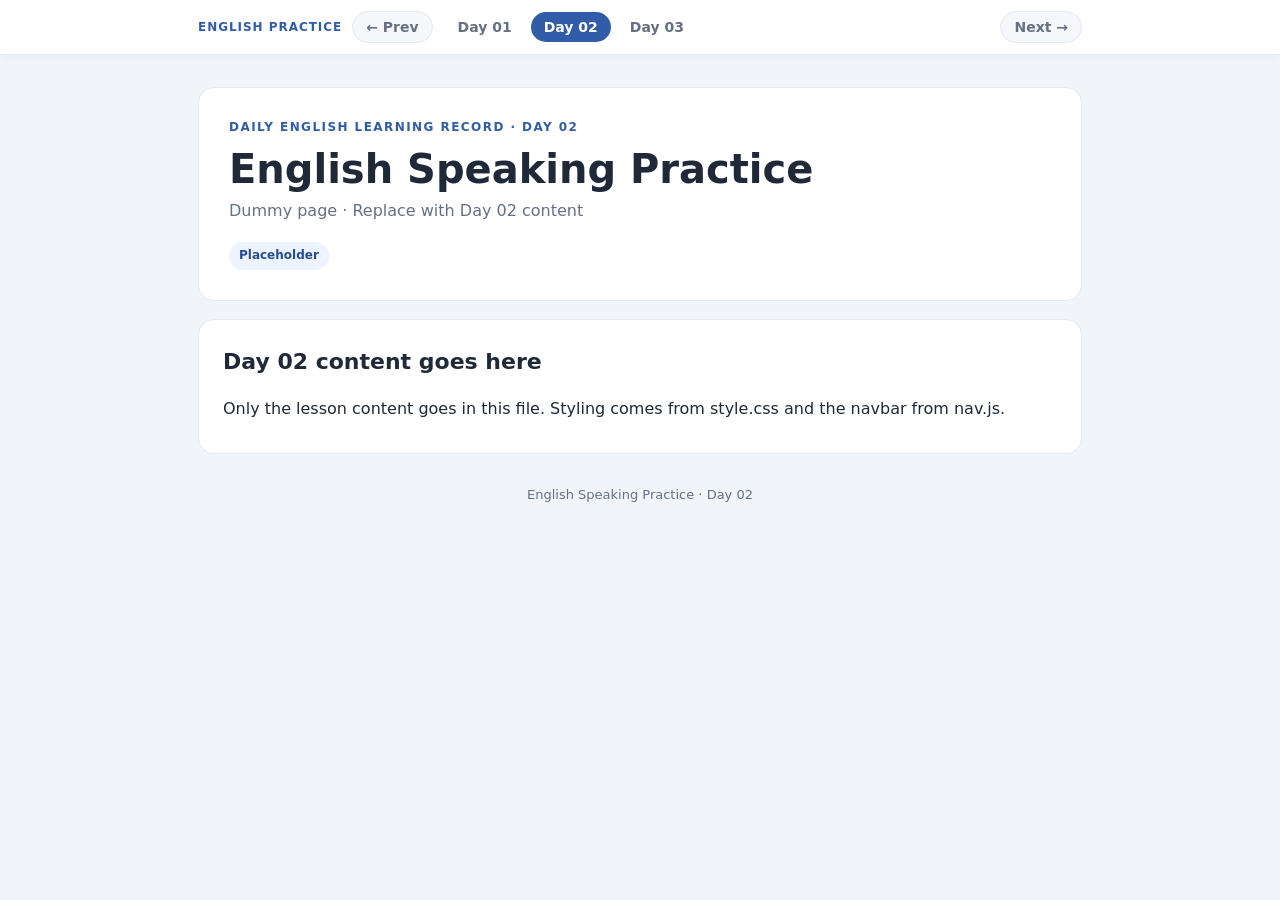
==== Day_02_English_Speaking_Practice.html @ 8c895131 "Addd" ====
<!DOCTYPE html>
<html lang="en">
<head>
<meta charset="UTF-8">
<meta name="viewport" content="width=device-width, initial-scale=1.0">
<title>Day 02 — English Speaking Practice</title>
<link rel="stylesheet" href="style.css">
</head>
<body>
<div class="page">
  <header>
    <div class="eyebrow">Daily English learning record · Day 02</div>
    <h1>English Speaking Practice</h1>
    <p class="sub">Dummy page · Replace with Day 02 content</p>
    <span class="pill">Placeholder</span>
  </header>
  <section>
    <h2>Day 02 content goes here</h2>
    <p>Only the lesson content goes in this file. Styling comes from style.css and the navbar from nav.js.</p>
  </section>
  <footer>English Speaking Practice · Day 02</footer>
</div>
<script src="nav.js"></script>
</body>
</html>
---- style.css ----
:root {
  --ink: #202938; --muted: #667085; --line: #e5e9f0;
  --paper: #ffffff; --soft: #f5f7fb; --accent: #315da8;
  --green: #18794e;
}
* { box-sizing: border-box; }
body {
  margin: 0; background: #f1f4f8; color: var(--ink);
  font: 16px/1.65 Inter, ui-sans-serif, system-ui, -apple-system, "Segoe UI", sans-serif;
}
.page { max-width: 920px; margin: 32px auto; padding: 0 18px 48px; }
header, section, .audio-card {
  background: var(--paper); border: 1px solid var(--line);
  border-radius: 16px; padding: 24px; margin-bottom: 18px;
}
header { padding: 30px; }
.eyebrow { color: var(--accent); font-size: 12px; font-weight: 800; letter-spacing: .12em; text-transform: uppercase; }
h1 { margin: 8px 0 4px; font-size: clamp(28px, 5vw, 40px); line-height: 1.15; }
h2 { margin: 0 0 16px; font-size: 22px; }
h3 { margin: 0 0 12px; font-size: 17px; }
p { margin: 6px 0; }
.sub { color: var(--muted); }
.pill { display: inline-block; padding: 4px 10px; border-radius: 999px; background: #edf3ff; color: #244d91; font-size: 12px; font-weight: 700; margin-top: 12px; }
.audio-card { background: #f8fbff; border-color: #d9e5f7; }
audio { display: block; width: 100%; margin-top: 12px; }
.audio-note { font-size: 13px; color: var(--muted); margin-top: 9px; }
.lesson { border-top: 1px solid var(--line); padding: 16px 0; }
.lesson:first-of-type { border-top: 0; padding-top: 0; }
.lesson:last-child { padding-bottom: 0; }
.label { color: var(--muted); font-size: 12px; font-weight: 800; letter-spacing: .04em; text-transform: uppercase; }
.said { color: #8b3d36; }
.correct { color: #315da8; }
.natural { color: var(--green); font-weight: 650; }
.sentence-list { padding-left: 22px; }
.sentence-list li { margin: 9px 0; }
.tip { background: var(--soft); border-radius: 12px; padding: 16px; }
.script { white-space: pre-line; background: var(--soft); border-radius: 12px; padding: 18px; }
footer { text-align: center; color: var(--muted); font-size: 13px; padding: 12px; }
@media print {
  body { background: white; }
  .page { margin: 0 auto; max-width: none; }
  header, section, .audio-card { break-inside: avoid; box-shadow: none; }
}

/* ===== Navbar ===== */
.daynav{position:sticky;top:0;z-index:50;background:#fff;border-bottom:1px solid var(--line);box-shadow:0 1px 8px rgba(32,41,56,.06)}
.daynav-in{max-width:920px;margin:0 auto;padding:10px 18px;display:flex;align-items:center;gap:10px;font:600 14px/1 Inter,ui-sans-serif,system-ui,-apple-system,'Segoe UI',sans-serif}
.daynav-brand{color:var(--accent);font-weight:800;letter-spacing:.08em;text-transform:uppercase;font-size:12px;white-space:nowrap}
.daynav-days{display:flex;gap:6px;overflow-x:auto;flex:1;scrollbar-width:none;padding:2px}
.daynav-days::-webkit-scrollbar{display:none}
.daynav a{text-decoration:none;color:var(--muted);padding:8px 13px;border-radius:999px;white-space:nowrap;transition:background .15s,color .15s}
.daynav-days a:hover{background:#edf3ff;color:#244d91}
.daynav-days a.active{background:var(--accent);color:#fff}
.daynav-step{border:1px solid var(--line);background:var(--soft)}
.daynav-step:hover{background:#edf3ff;color:#244d91}
.daynav-step.off{opacity:.35;pointer-events:none}
@media(max-width:560px){.daynav-brand{display:none}}
@media print{.daynav{display:none}}
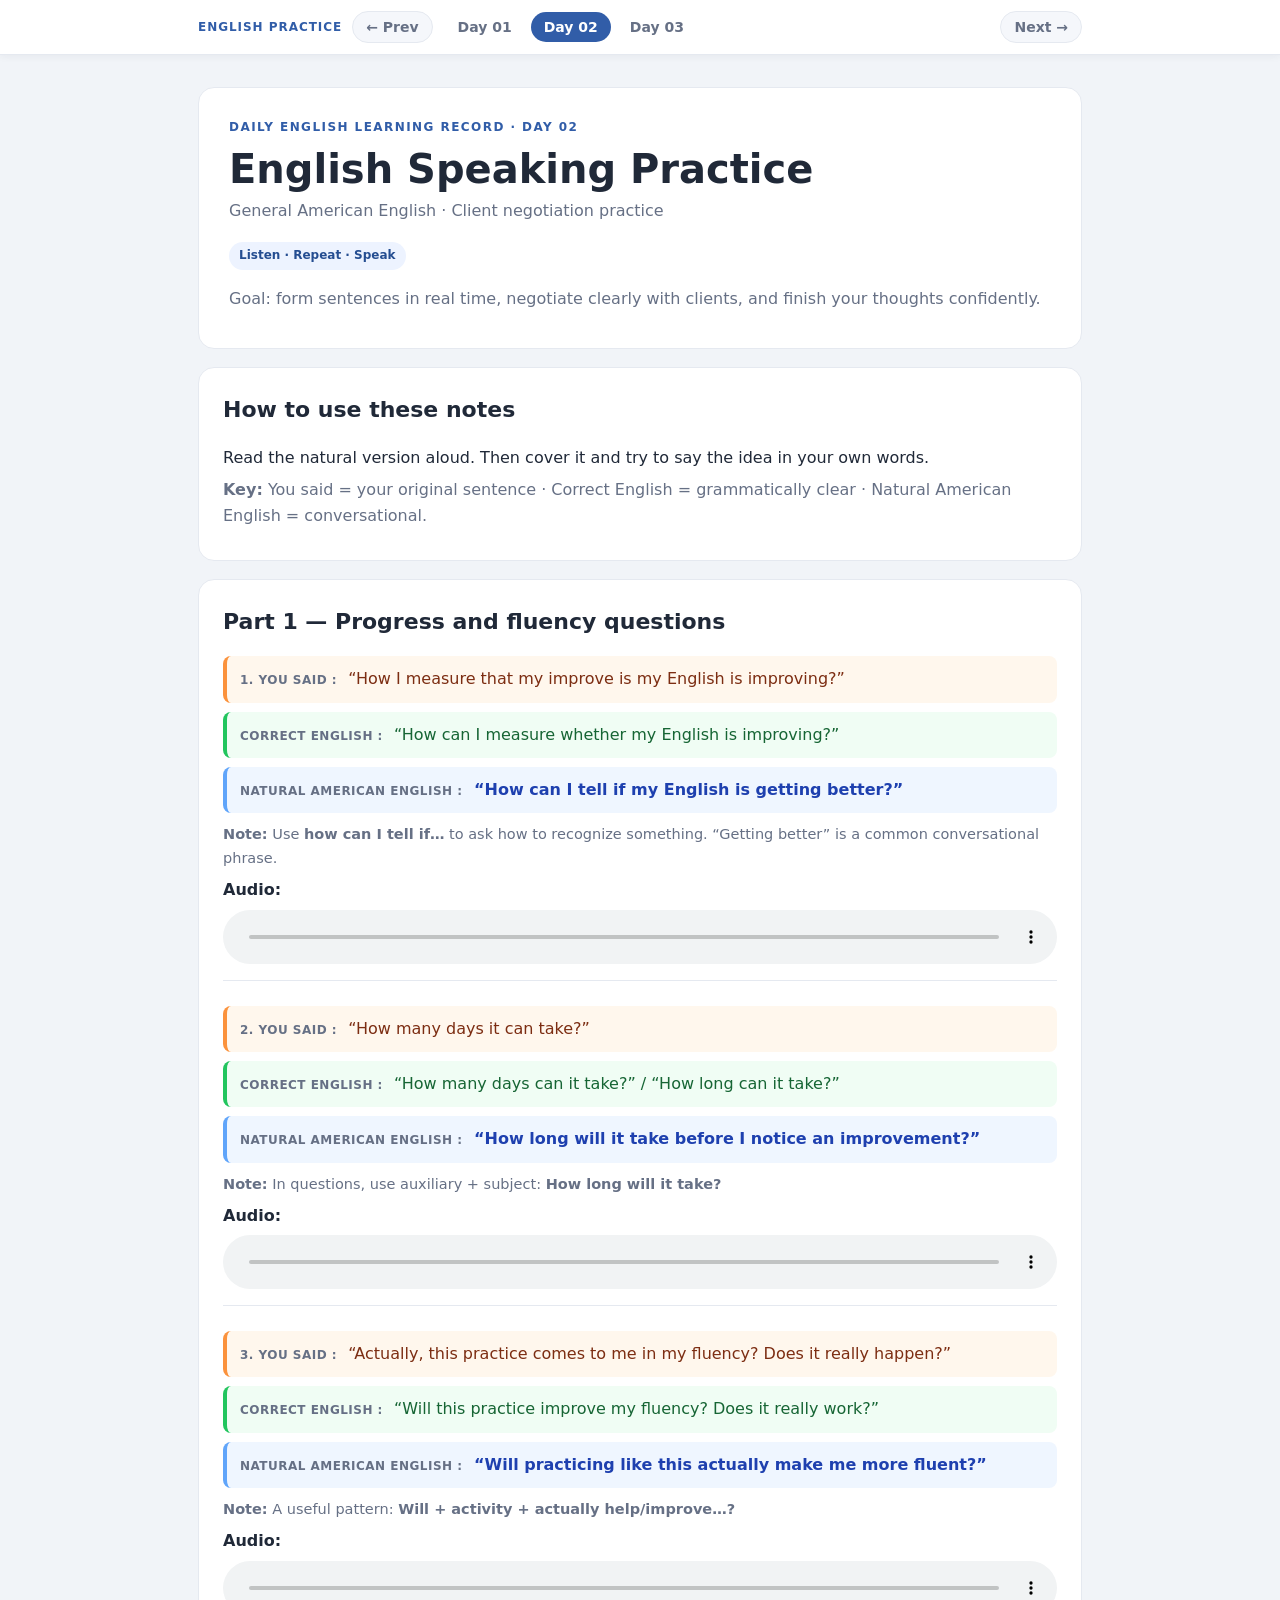
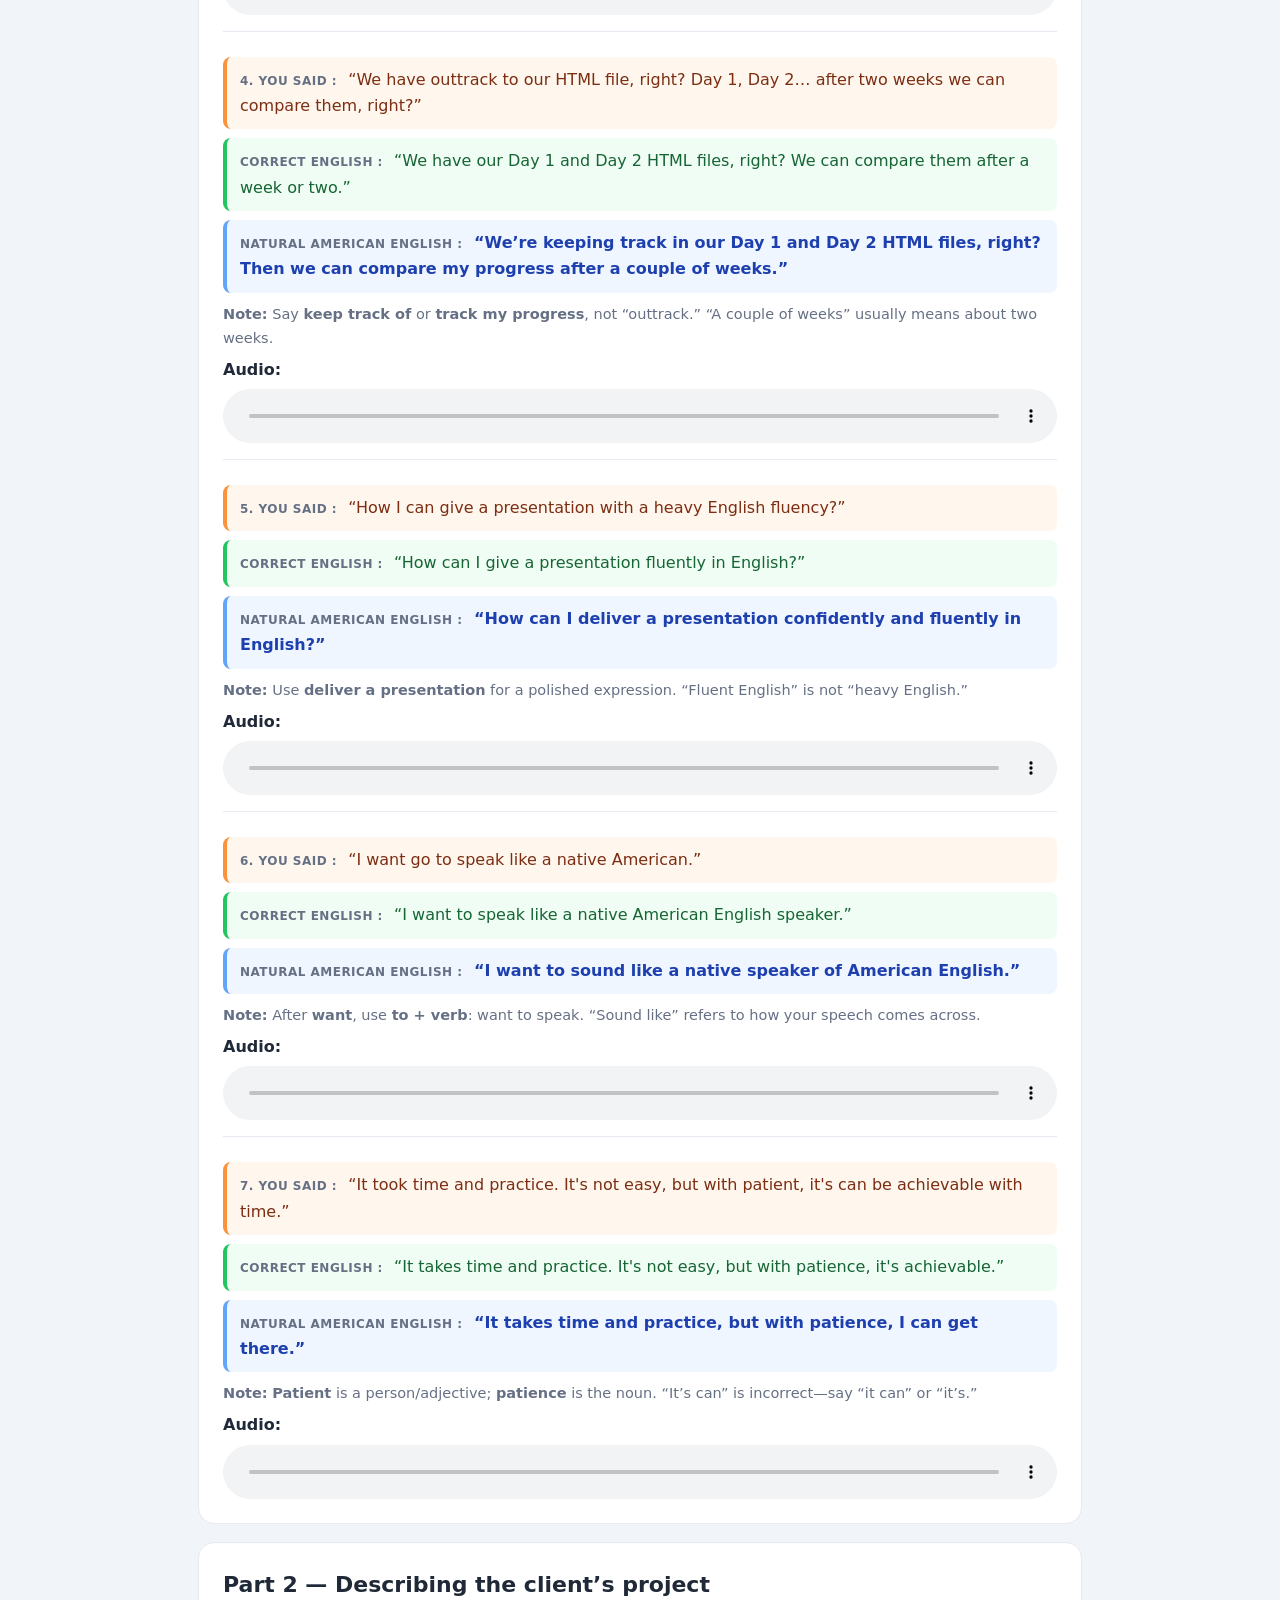
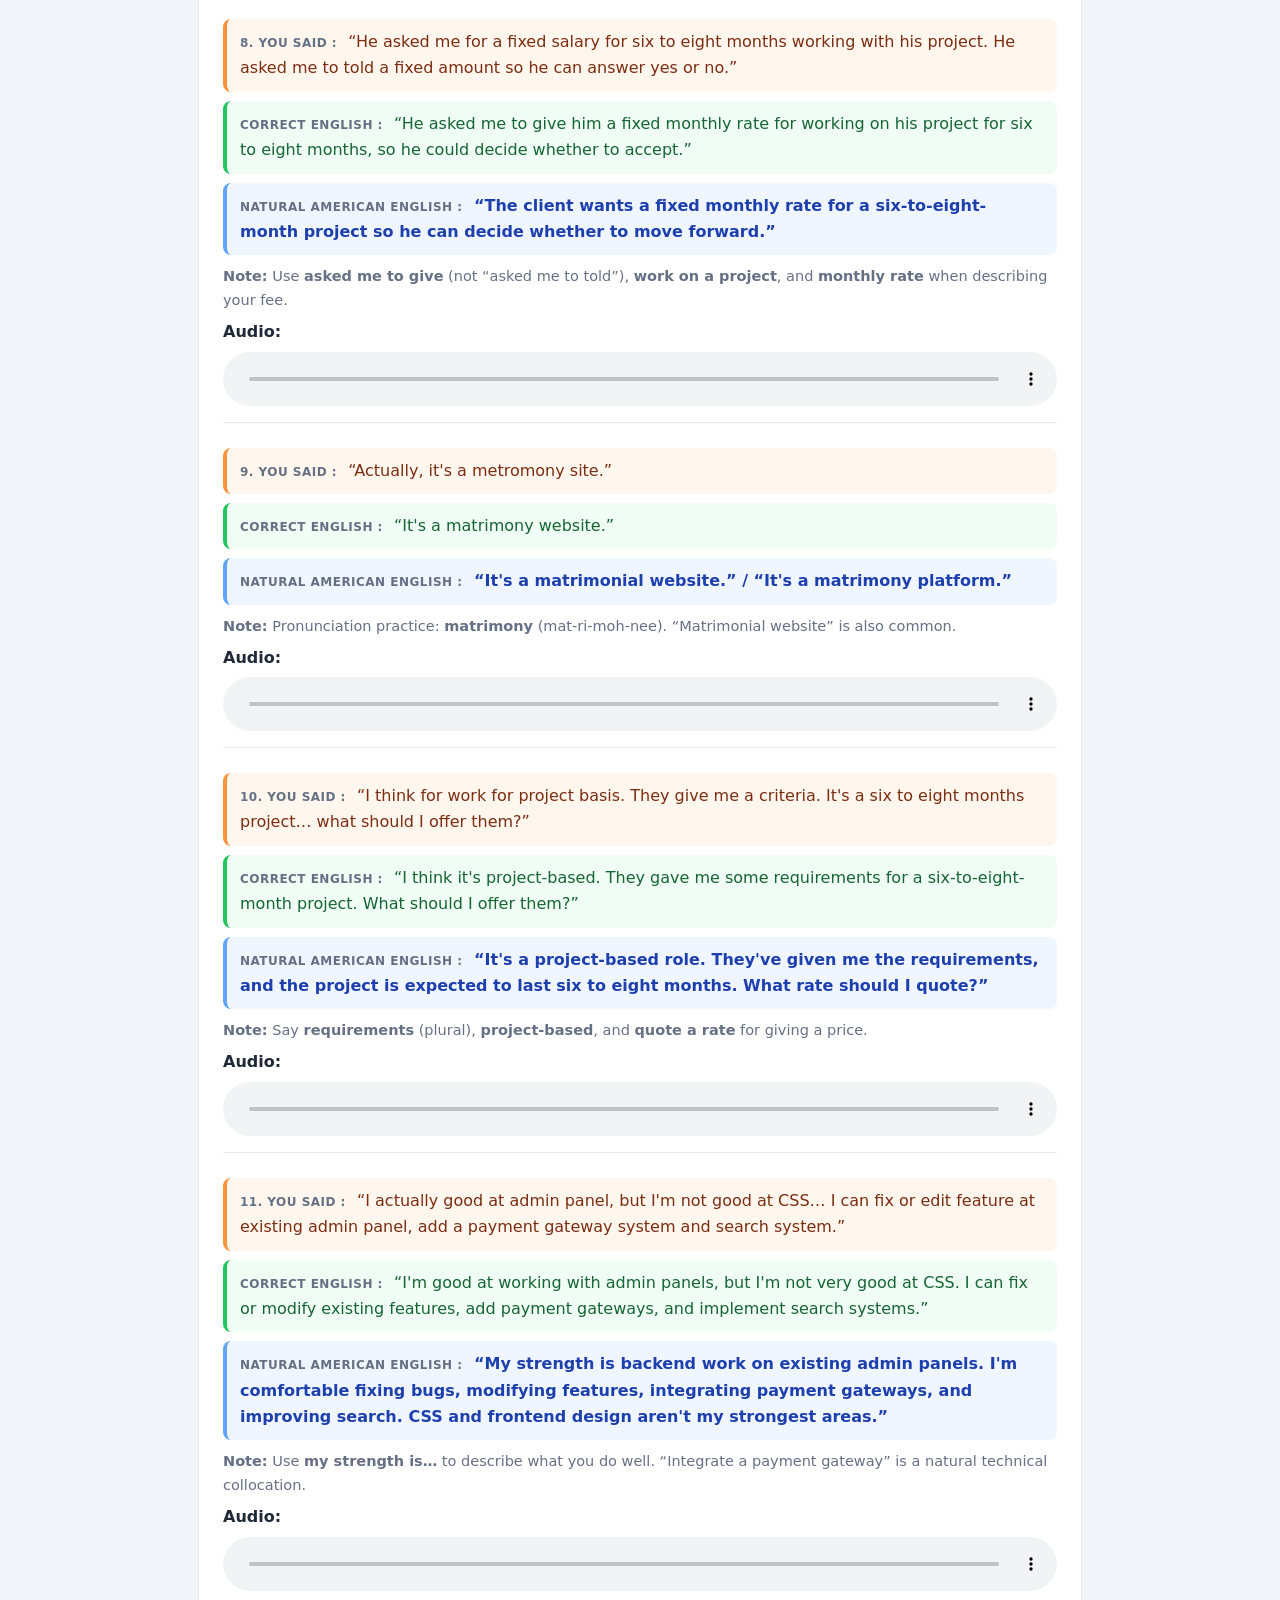
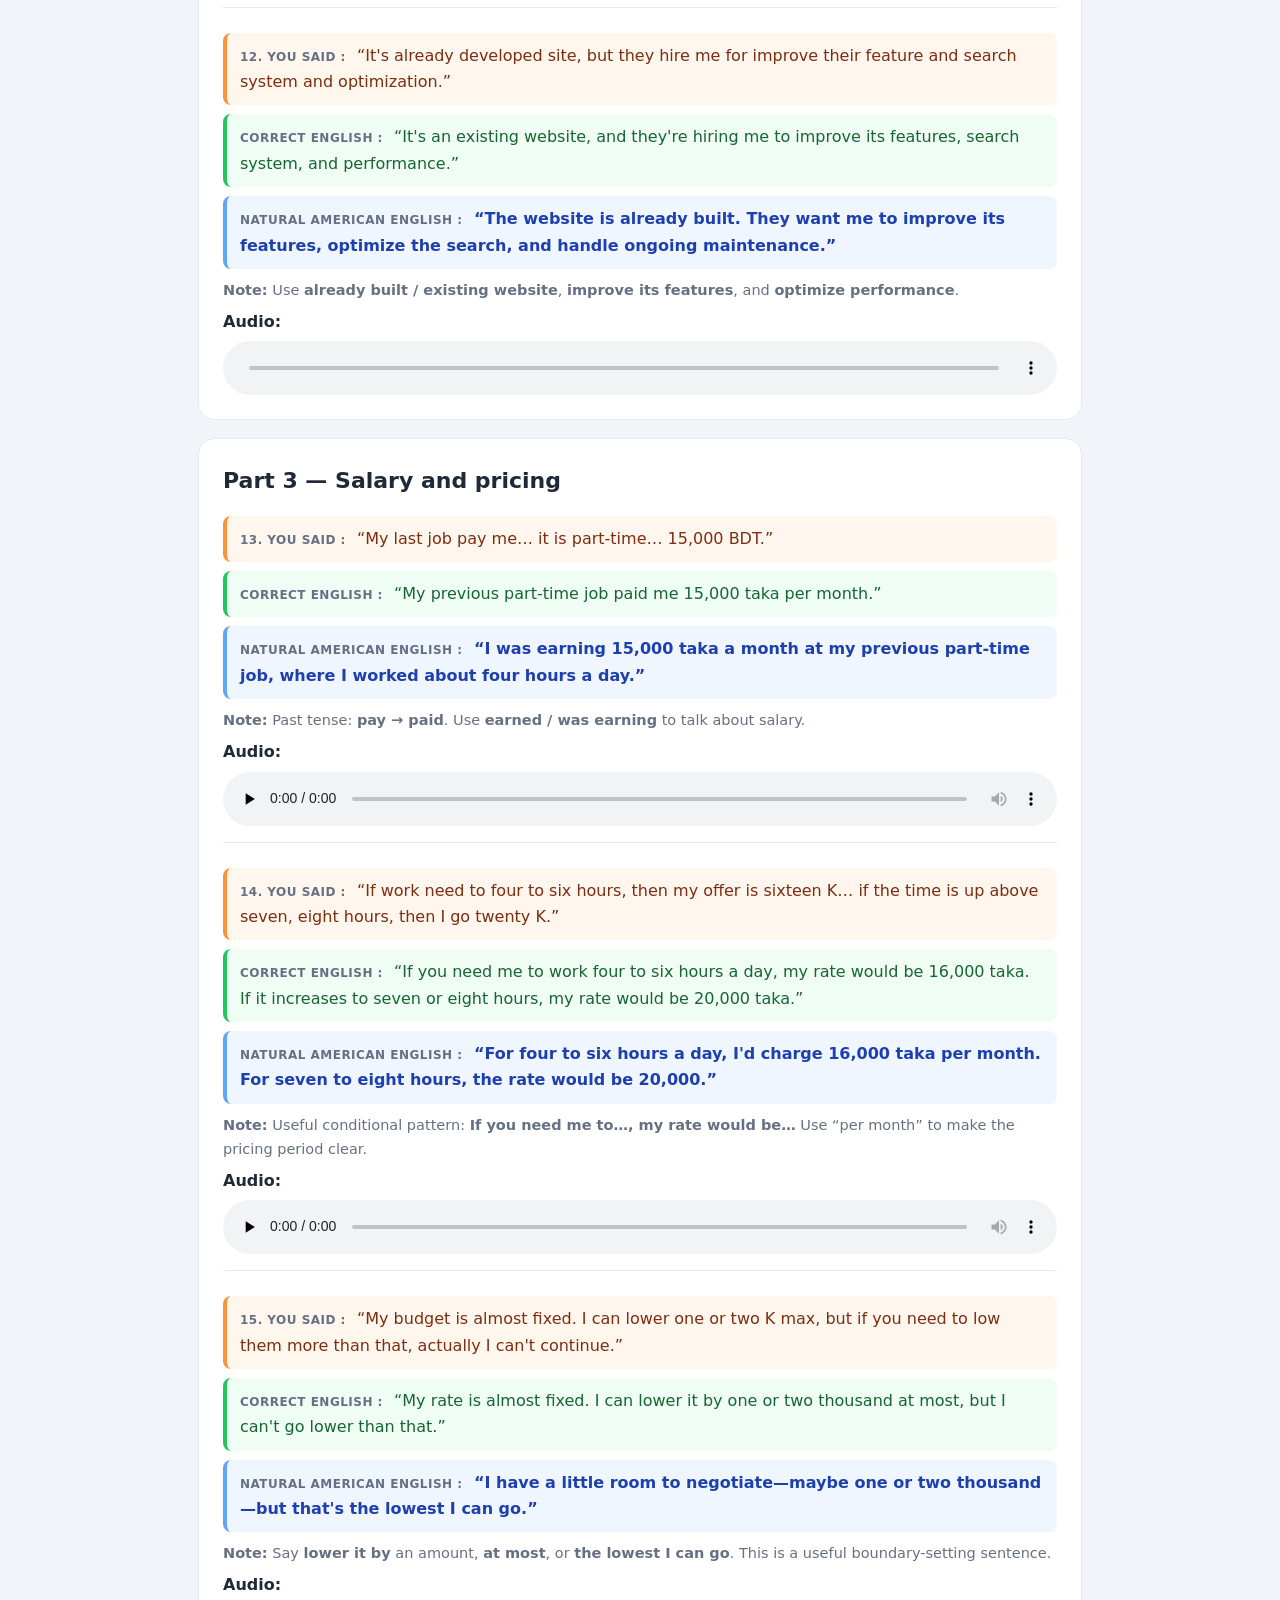
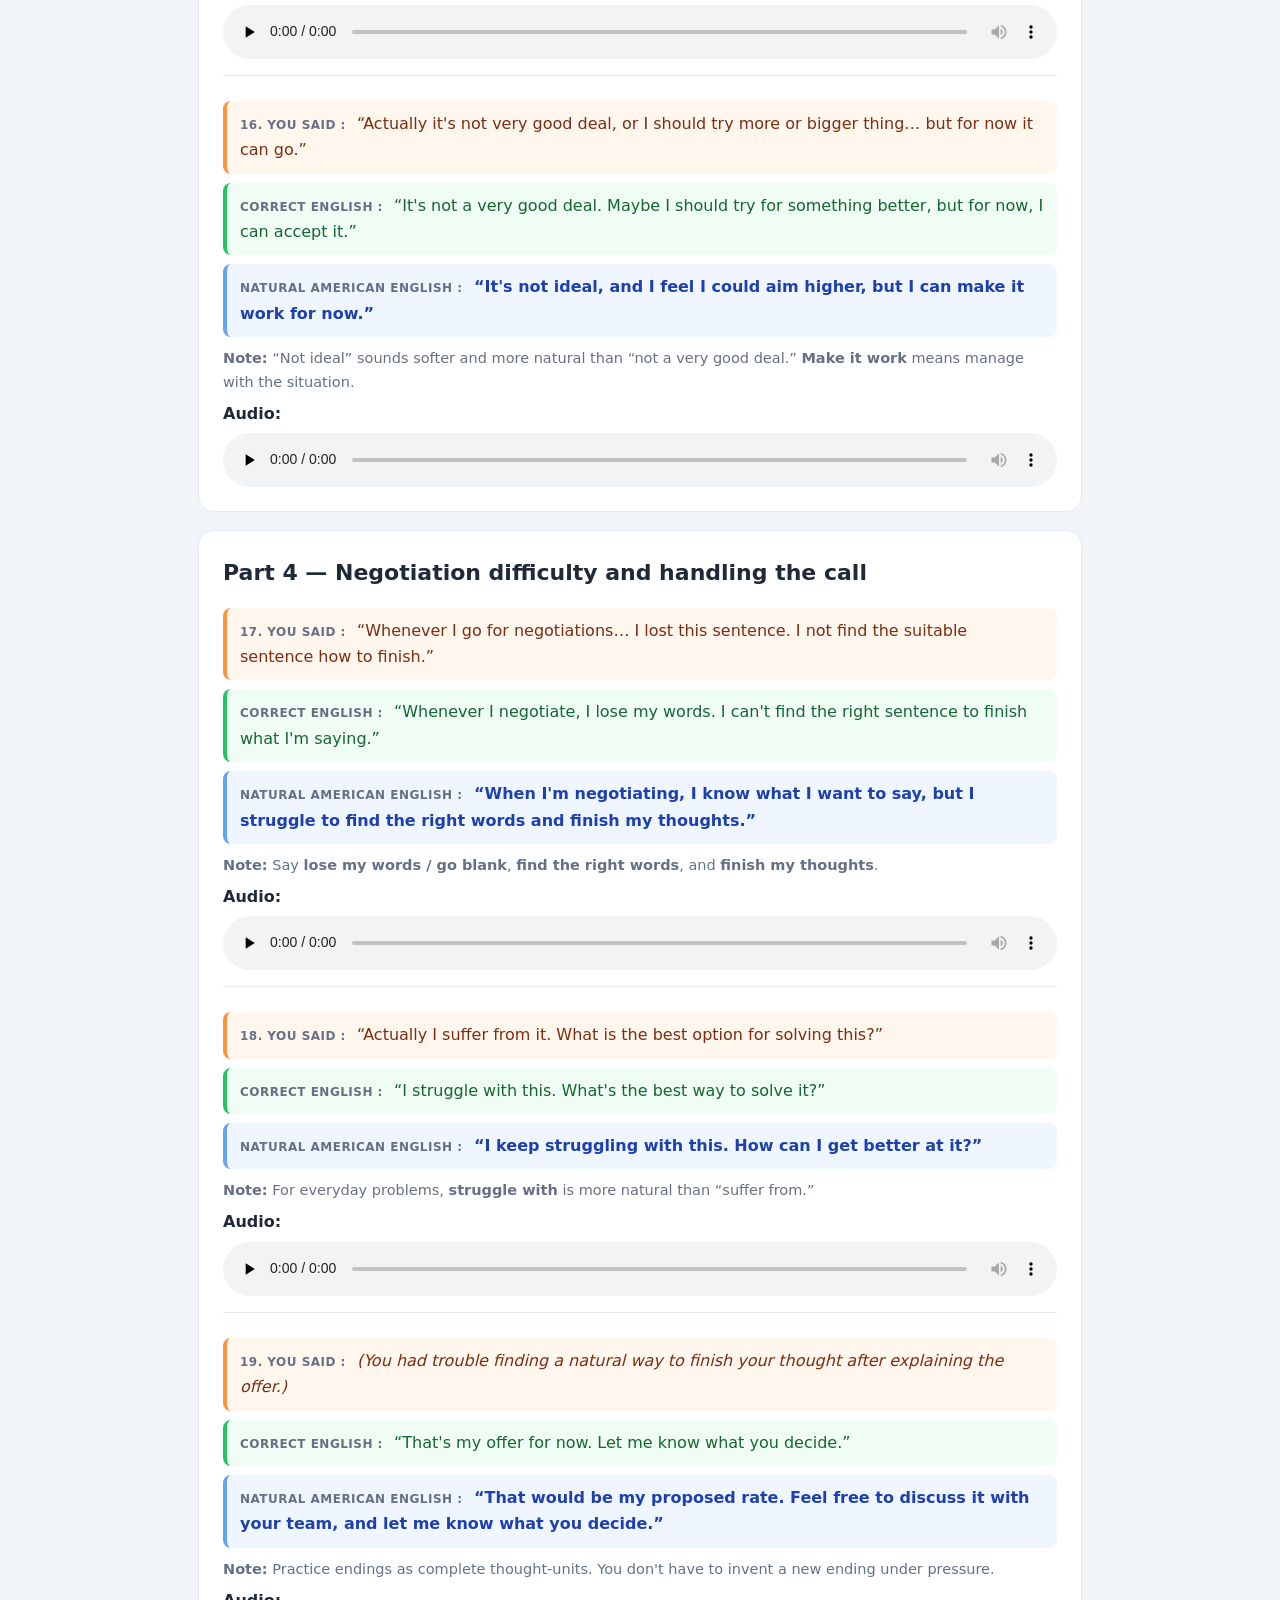
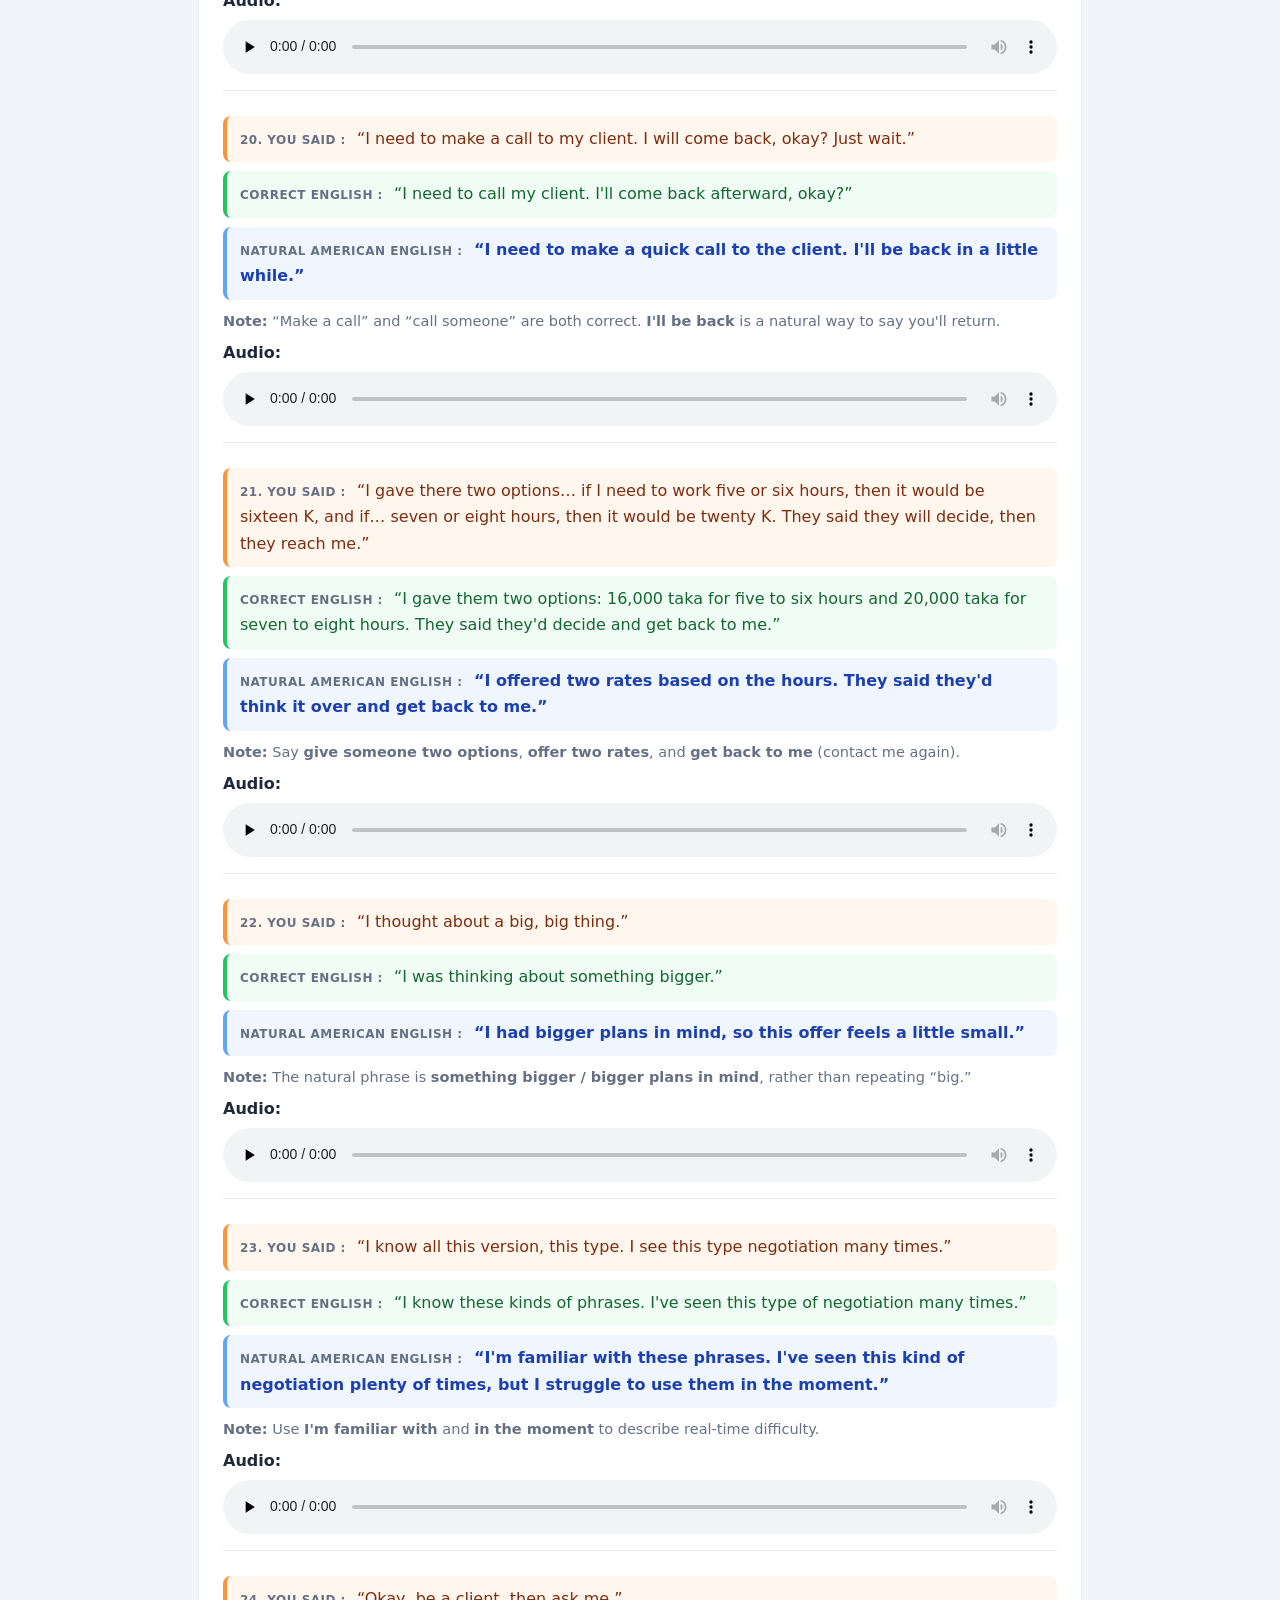
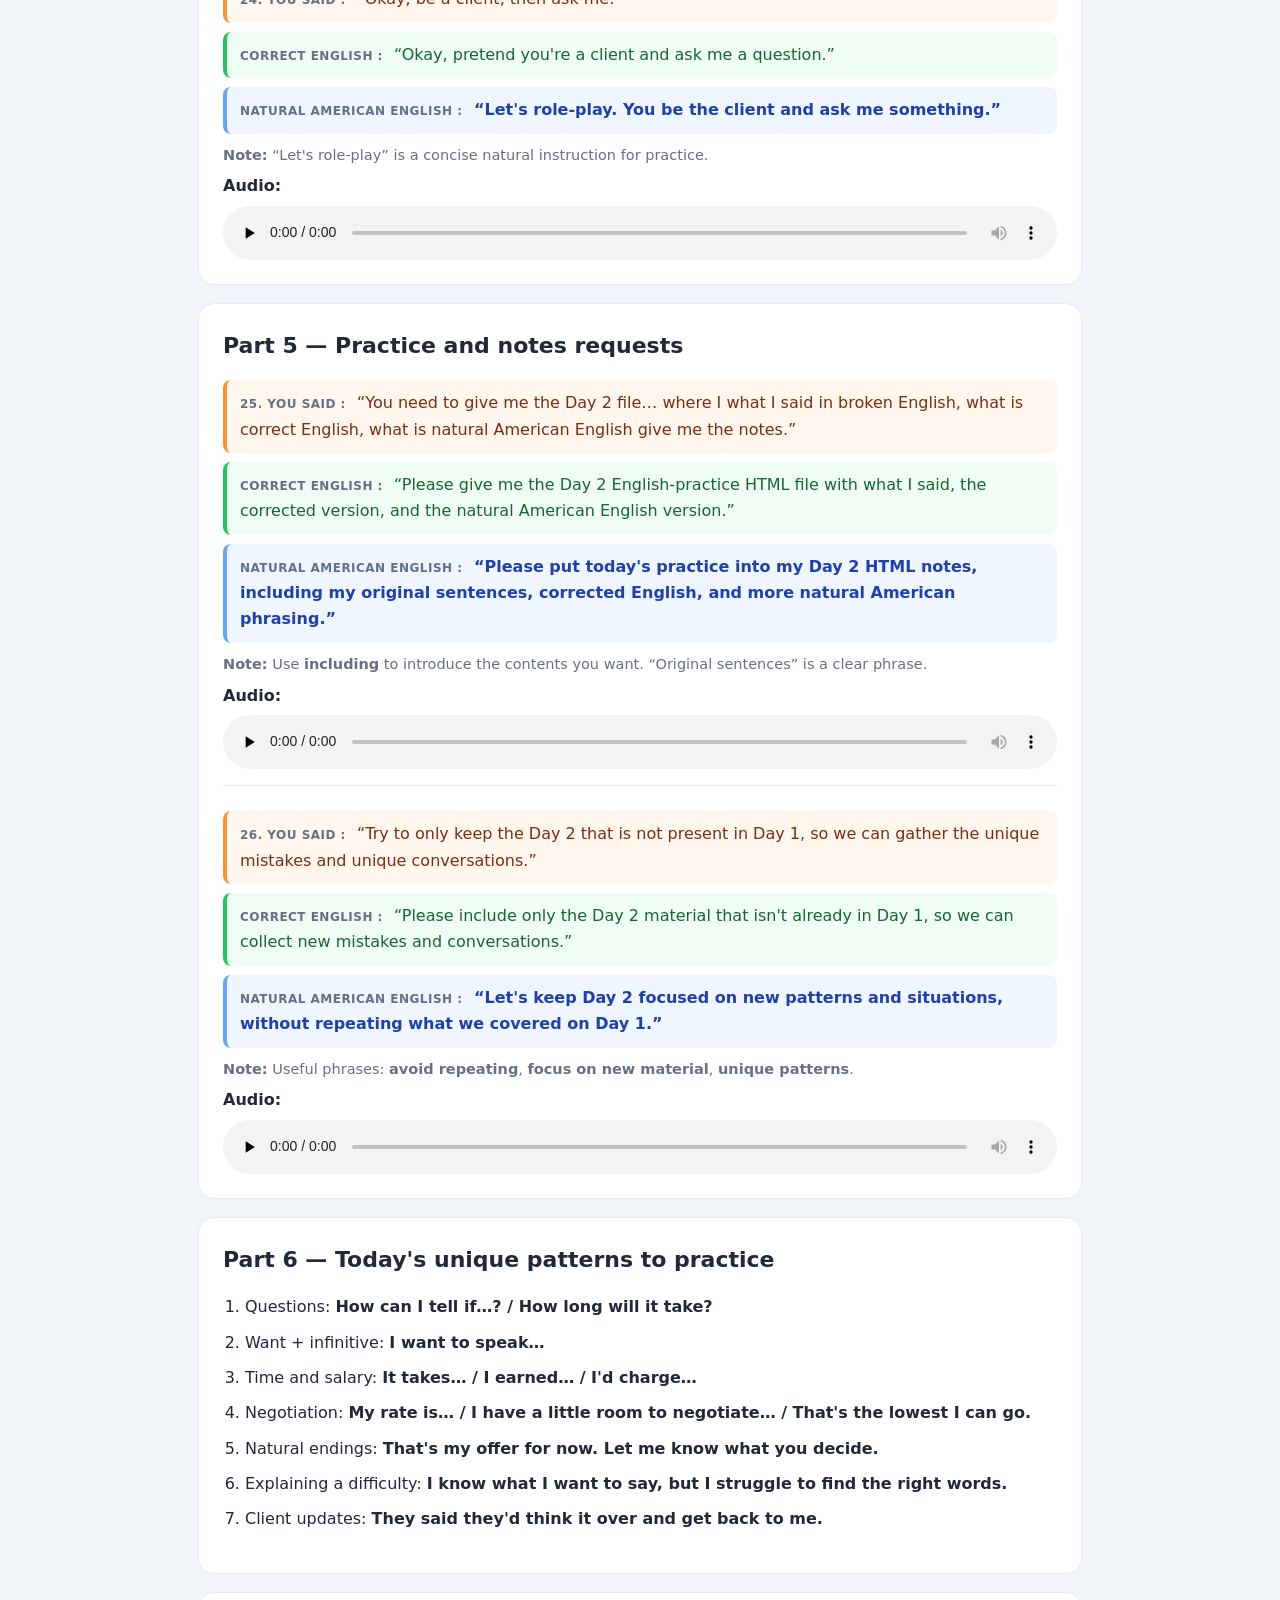
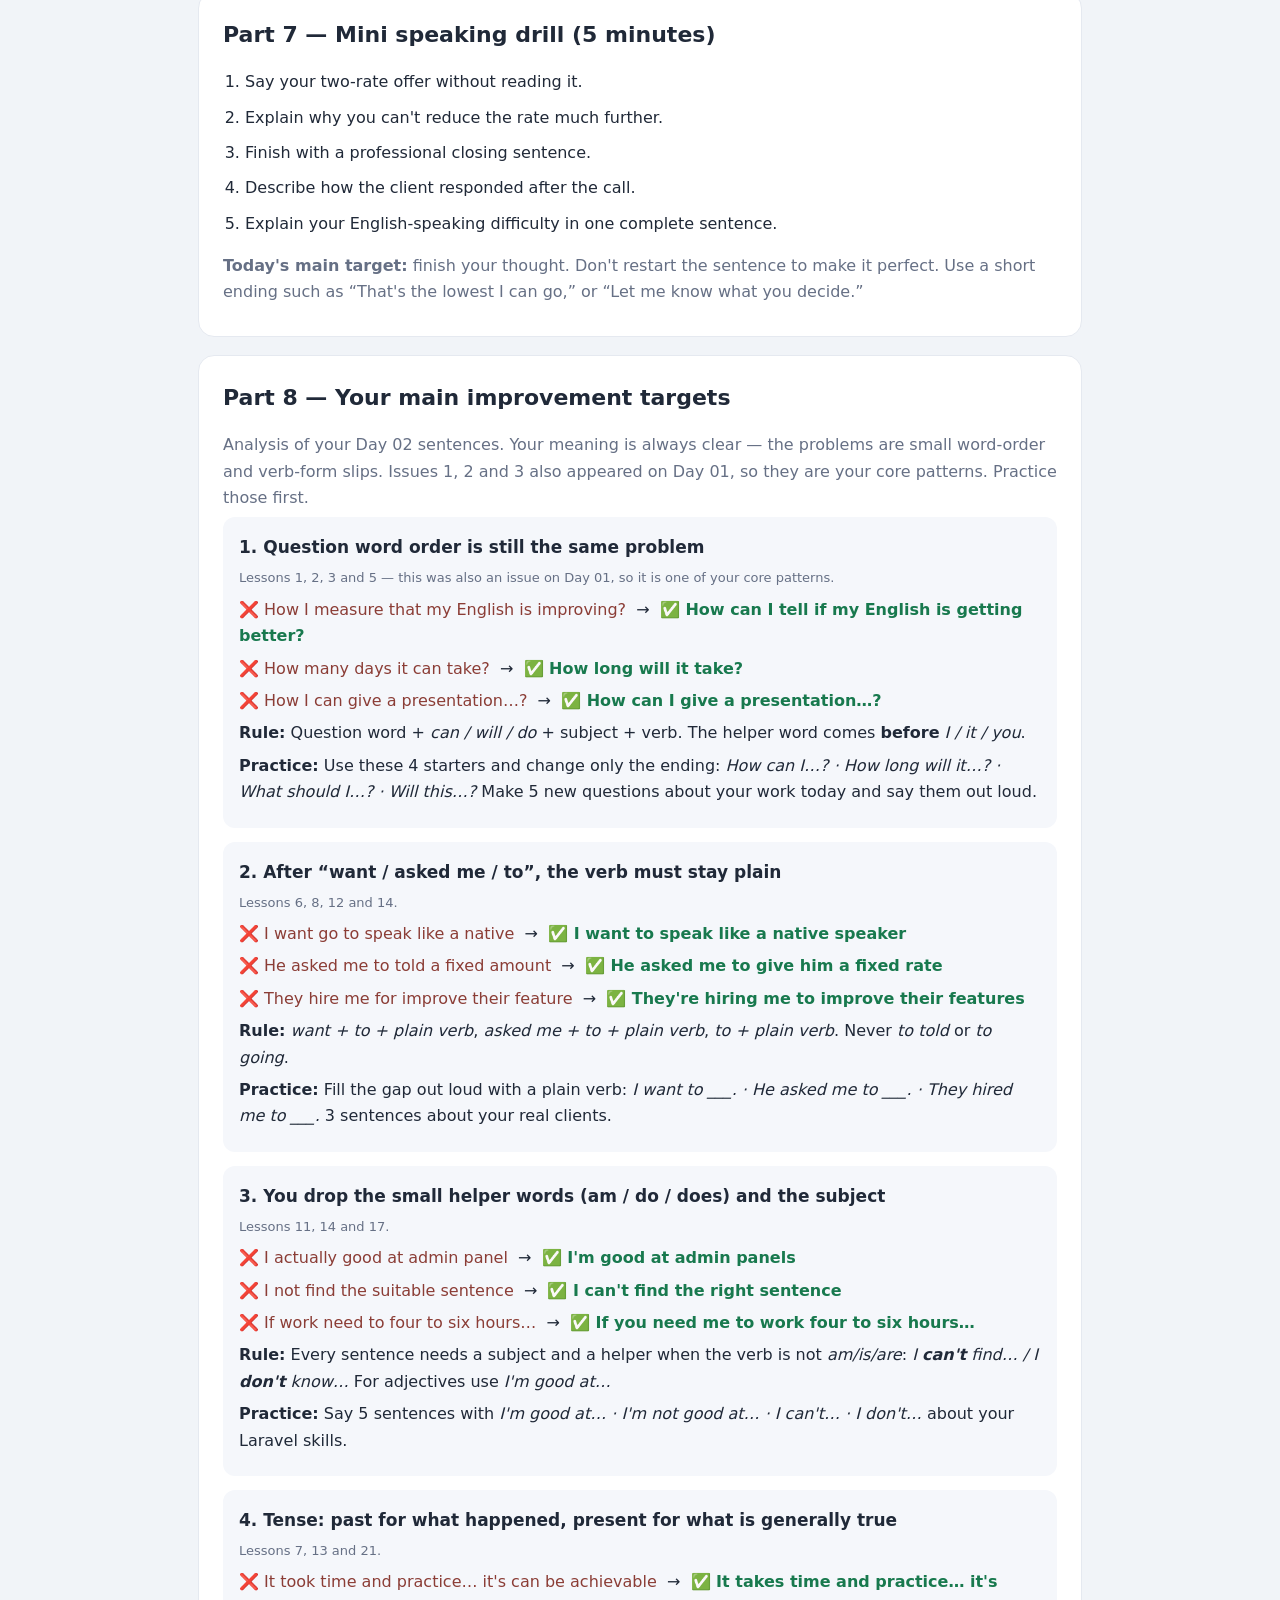
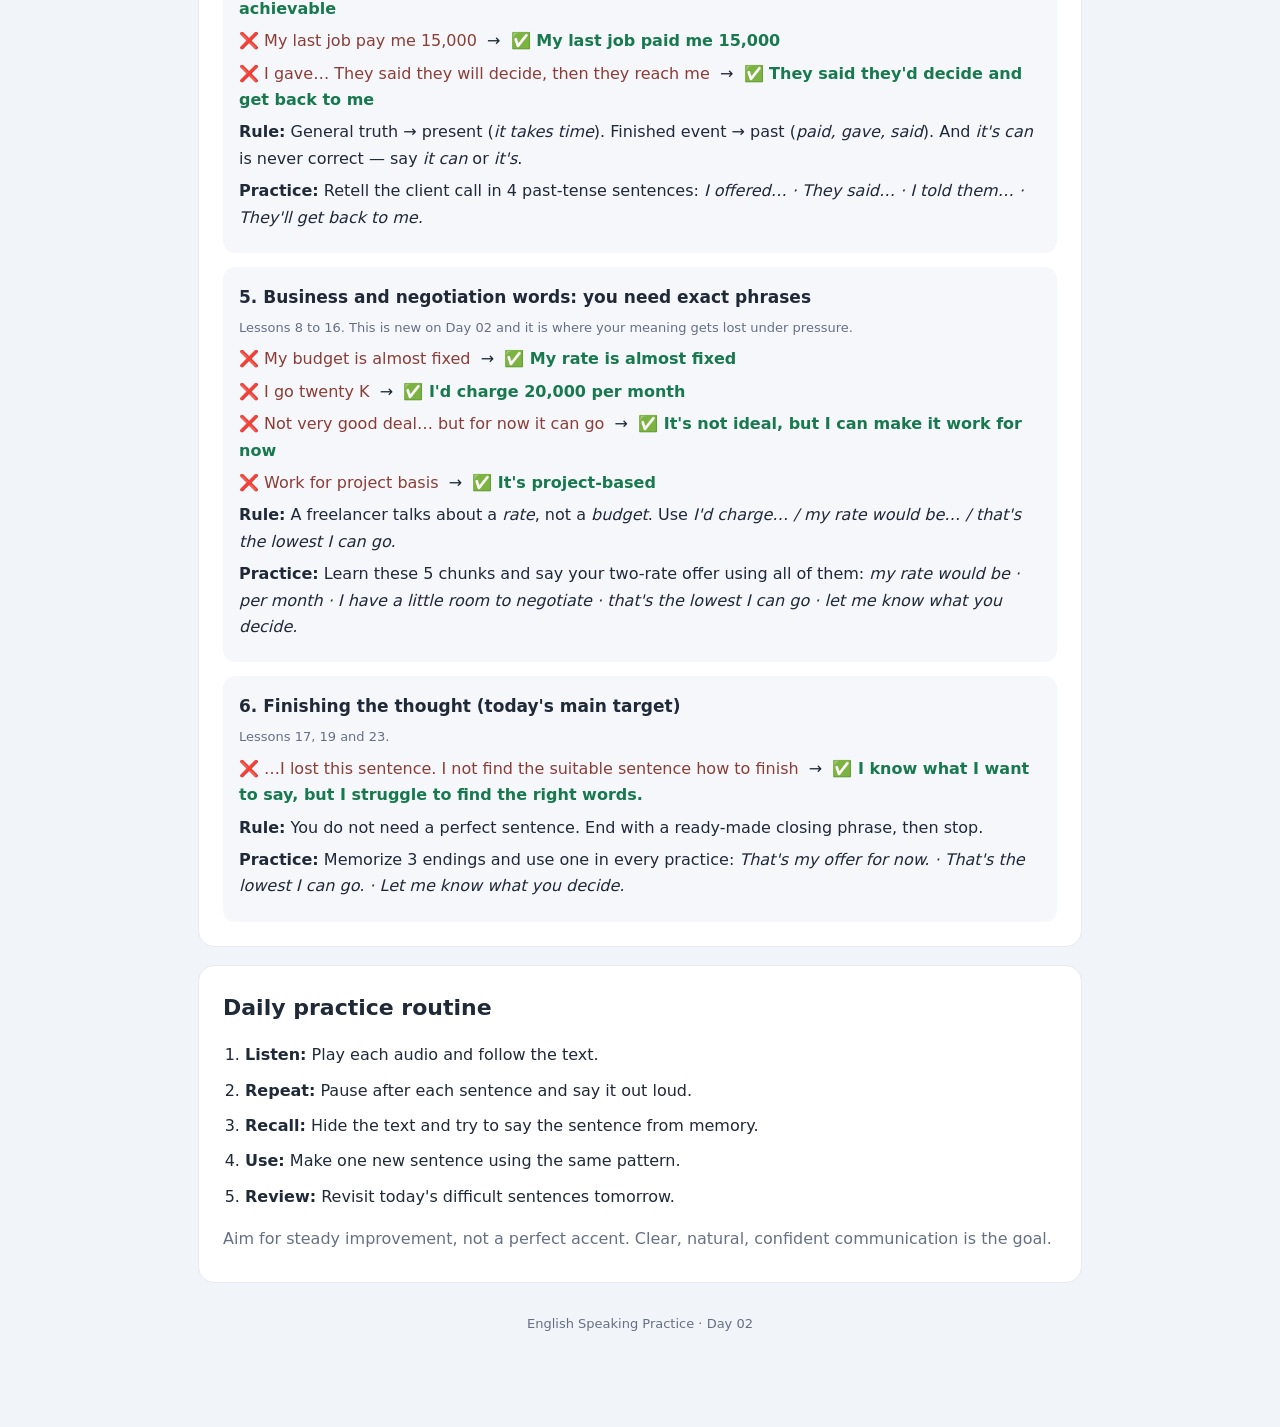
==== commit d92df509: "new" ====
--- a/Day_02_English_Speaking_Practice.html
+++ b/Day_02_English_Speaking_Practice.html
@@ -6,18 +6,423 @@
 <title>Day 02 — English Speaking Practice</title>
 <link rel="stylesheet" href="style.css">
 </head>
-<body>
+<body class="colorful">
 <div class="page">
   <header>
     <div class="eyebrow">Daily English learning record · Day 02</div>
     <h1>English Speaking Practice</h1>
-    <p class="sub">Dummy page · Replace with Day 02 content</p>
-    <span class="pill">Placeholder</span>
+    <p class="sub">General American English · Client negotiation practice</p>
+    <span class="pill">Listen · Repeat · Speak</span>
+    <p class="sub" style="margin-top:16px">Goal: form sentences in real time, negotiate clearly with clients, and finish your thoughts confidently.</p>
   </header>
-  <section>
-    <h2>Day 02 content goes here</h2>
-    <p>Only the lesson content goes in this file. Styling comes from style.css and the navbar from nav.js.</p>
-  </section>
+
+  <section>
+    <h2>How to use these notes</h2>
+    <p>Read the natural version aloud. Then cover it and try to say the idea in your own words.</p>
+    <p class="sub"><strong>Key:</strong> You said = your original sentence · Correct English = grammatically clear · Natural American English = conversational.</p>
+  </section>
+
+  <section>
+    <h2>Part 1 — Progress and fluency questions</h2>
+    <article class="lesson">
+      <p class="said"><span class="label">1. You said :</span> “How I measure that my improve is my English is improving?”</p>
+      <p class="correct"><span class="label">Correct English :</span> “How can I measure whether my English is improving?”</p>
+      <p class="natural"><span class="label">Natural American English :</span> “How can I tell if my English is getting better?”</p>
+      <p class="note"><strong>Note:</strong> Use <b>how can I tell if…</b> to ask how to recognize something. “Getting better” is a common conversational phrase.</p>
+      <p><strong>Audio:</strong></p>
+      <audio controls preload="none">
+        <source src="audio/How_can_I_tell_if_my_English_is_getting_better.mp3" type="audio/mpeg">
+        Your browser does not support the audio player.
+      </audio>
+    </article>
+    <article class="lesson">
+      <p class="said"><span class="label">2. You said :</span> “How many days it can take?”</p>
+      <p class="correct"><span class="label">Correct English :</span> “How many days can it take?” / “How long can it take?”</p>
+      <p class="natural"><span class="label">Natural American English :</span> “How long will it take before I notice an improvement?”</p>
+      <p class="note"><strong>Note:</strong> In questions, use auxiliary + subject: <b>How long will it take?</b></p>
+      <p><strong>Audio:</strong></p>
+      <audio controls preload="none">
+        <source src="audio/How_long_will_it_take_before_I_notice_an_improvement.mp3" type="audio/mpeg">
+        Your browser does not support the audio player.
+      </audio>
+    </article>
+    <article class="lesson">
+      <p class="said"><span class="label">3. You said :</span> “Actually, this practice comes to me in my fluency? Does it really happen?”</p>
+      <p class="correct"><span class="label">Correct English :</span> “Will this practice improve my fluency? Does it really work?”</p>
+      <p class="natural"><span class="label">Natural American English :</span> “Will practicing like this actually make me more fluent?”</p>
+      <p class="note"><strong>Note:</strong> A useful pattern: <b>Will + activity + actually help/improve…?</b></p>
+      <p><strong>Audio:</strong></p>
+      <audio controls preload="none">
+        <source src="audio/Will_practicing_like_this_actually_make_me_more_fluent.mp3" type="audio/mpeg">
+        Your browser does not support the audio player.
+      </audio>
+    </article>
+    <article class="lesson">
+      <p class="said"><span class="label">4. You said :</span> “We have outtrack to our HTML file, right? Day 1, Day 2… after two weeks we can compare them, right?”</p>
+      <p class="correct"><span class="label">Correct English :</span> “We have our Day 1 and Day 2 HTML files, right? We can compare them after a week or two.”</p>
+      <p class="natural"><span class="label">Natural American English :</span> “We’re keeping track in our Day 1 and Day 2 HTML files, right? Then we can compare my progress after a couple of weeks.”</p>
+      <p class="note"><strong>Note:</strong> Say <b>keep track of</b> or <b>track my progress</b>, not “outtrack.” “A couple of weeks” usually means about two weeks.</p>
+      <p><strong>Audio:</strong></p>
+      <audio controls preload="none">
+        <source src="audio/Were_keeping_track_in_our_Day_1_and_Day_2_HTML_files_right.mp3" type="audio/mpeg">
+        Your browser does not support the audio player.
+      </audio>
+    </article>
+    <article class="lesson">
+      <p class="said"><span class="label">5. You said :</span> “How I can give a presentation with a heavy English fluency?”</p>
+      <p class="correct"><span class="label">Correct English :</span> “How can I give a presentation fluently in English?”</p>
+      <p class="natural"><span class="label">Natural American English :</span> “How can I deliver a presentation confidently and fluently in English?”</p>
+      <p class="note"><strong>Note:</strong> Use <b>deliver a presentation</b> for a polished expression. “Fluent English” is not “heavy English.”</p>
+      <p><strong>Audio:</strong></p>
+      <audio controls preload="none">
+        <source src="audio/How_can_I_deliver_a_presentation_confidently_and_fluently_in.mp3" type="audio/mpeg">
+        Your browser does not support the audio player.
+      </audio>
+    </article>
+    <article class="lesson">
+      <p class="said"><span class="label">6. You said :</span> “I want go to speak like a native American.”</p>
+      <p class="correct"><span class="label">Correct English :</span> “I want to speak like a native American English speaker.”</p>
+      <p class="natural"><span class="label">Natural American English :</span> “I want to sound like a native speaker of American English.”</p>
+      <p class="note"><strong>Note:</strong> After <b>want</b>, use <b>to + verb</b>: want to speak. “Sound like” refers to how your speech comes across.</p>
+      <p><strong>Audio:</strong></p>
+      <audio controls preload="none">
+        <source src="audio/I_want_to_sound_like_a_native_speaker_of_American_English.mp3" type="audio/mpeg">
+        Your browser does not support the audio player.
+      </audio>
+    </article>
+    <article class="lesson">
+      <p class="said"><span class="label">7. You said :</span> “It took time and practice. It's not easy, but with patient, it's can be achievable with time.”</p>
+      <p class="correct"><span class="label">Correct English :</span> “It takes time and practice. It's not easy, but with patience, it's achievable.”</p>
+      <p class="natural"><span class="label">Natural American English :</span> “It takes time and practice, but with patience, I can get there.”</p>
+      <p class="note"><strong>Note:</strong> <b>Patient</b> is a person/adjective; <b>patience</b> is the noun. “It’s can” is incorrect—say “it can” or “it’s.”</p>
+      <p><strong>Audio:</strong></p>
+      <audio controls preload="none">
+        <source src="audio/It_takes_time_and_practice_but_with_patience_I_can_get_there.mp3" type="audio/mpeg">
+        Your browser does not support the audio player.
+      </audio>
+    </article>
+  </section>
+
+  <section>
+    <h2>Part 2 — Describing the client’s project</h2>
+    <article class="lesson">
+      <p class="said"><span class="label">8. You said :</span> “He asked me for a fixed salary for six to eight months working with his project. He asked me to told a fixed amount so he can answer yes or no.”</p>
+      <p class="correct"><span class="label">Correct English :</span> “He asked me to give him a fixed monthly rate for working on his project for six to eight months, so he could decide whether to accept.”</p>
+      <p class="natural"><span class="label">Natural American English :</span> “The client wants a fixed monthly rate for a six-to-eight-month project so he can decide whether to move forward.”</p>
+      <p class="note"><strong>Note:</strong> Use <b>asked me to give</b> (not “asked me to told”), <b>work on a project</b>, and <b>monthly rate</b> when describing your fee.</p>
+      <p><strong>Audio:</strong></p>
+      <audio controls preload="none">
+        <source src="audio/The_client_wants_a_fixed_monthly_rate_for_a_six_to_eight.mp3" type="audio/mpeg">
+        Your browser does not support the audio player.
+      </audio>
+    </article>
+    <article class="lesson">
+      <p class="said"><span class="label">9. You said :</span> “Actually, it's a metromony site.”</p>
+      <p class="correct"><span class="label">Correct English :</span> “It's a matrimony website.”</p>
+      <p class="natural"><span class="label">Natural American English :</span> “It's a matrimonial website.” / “It's a matrimony platform.”</p>
+      <p class="note"><strong>Note:</strong> Pronunciation practice: <b>matrimony</b> (mat-ri-moh-nee). “Matrimonial website” is also common.</p>
+      <p><strong>Audio:</strong></p>
+      <audio controls preload="none">
+        <source src="audio/Its_a_matrimonial_website.mp3" type="audio/mpeg">
+        Your browser does not support the audio player.
+      </audio>
+    </article>
+    <article class="lesson">
+      <p class="said"><span class="label">10. You said :</span> “I think for work for project basis. They give me a criteria. It's a six to eight months project… what should I offer them?”</p>
+      <p class="correct"><span class="label">Correct English :</span> “I think it's project-based. They gave me some requirements for a six-to-eight-month project. What should I offer them?”</p>
+      <p class="natural"><span class="label">Natural American English :</span> “It's a project-based role. They've given me the requirements, and the project is expected to last six to eight months. What rate should I quote?”</p>
+      <p class="note"><strong>Note:</strong> Say <b>requirements</b> (plural), <b>project-based</b>, and <b>quote a rate</b> for giving a price.</p>
+      <p><strong>Audio:</strong></p>
+      <audio controls preload="none">
+        <source src="audio/Its_a_project_based_role_Theyve_given_me_the_requirements.mp3" type="audio/mpeg">
+        Your browser does not support the audio player.
+      </audio>
+    </article>
+    <article class="lesson">
+      <p class="said"><span class="label">11. You said :</span> “I actually good at admin panel, but I'm not good at CSS… I can fix or edit feature at existing admin panel, add a payment gateway system and search system.”</p>
+      <p class="correct"><span class="label">Correct English :</span> “I'm good at working with admin panels, but I'm not very good at CSS. I can fix or modify existing features, add payment gateways, and implement search systems.”</p>
+      <p class="natural"><span class="label">Natural American English :</span> “My strength is backend work on existing admin panels. I'm comfortable fixing bugs, modifying features, integrating payment gateways, and improving search. CSS and frontend design aren't my strongest areas.”</p>
+      <p class="note"><strong>Note:</strong> Use <b>my strength is…</b> to describe what you do well. “Integrate a payment gateway” is a natural technical collocation.</p>
+      <p><strong>Audio:</strong></p>
+      <audio controls preload="none">
+        <source src="audio/My_strength_is_backend_work_on_existing_admin_panels_Im.mp3" type="audio/mpeg">
+        Your browser does not support the audio player.
+      </audio>
+    </article>
+    <article class="lesson">
+      <p class="said"><span class="label">12. You said :</span> “It's already developed site, but they hire me for improve their feature and search system and optimization.”</p>
+      <p class="correct"><span class="label">Correct English :</span> “It's an existing website, and they're hiring me to improve its features, search system, and performance.”</p>
+      <p class="natural"><span class="label">Natural American English :</span> “The website is already built. They want me to improve its features, optimize the search, and handle ongoing maintenance.”</p>
+      <p class="note"><strong>Note:</strong> Use <b>already built / existing website</b>, <b>improve its features</b>, and <b>optimize performance</b>.</p>
+      <p><strong>Audio:</strong></p>
+      <audio controls preload="none">
+        <source src="audio/The_website_is_already_built_They_want_me_to_improve_its.mp3" type="audio/mpeg">
+        Your browser does not support the audio player.
+      </audio>
+    </article>
+  </section>
+
+  <section>
+    <h2>Part 3 — Salary and pricing</h2>
+    <article class="lesson">
+      <p class="said"><span class="label">13. You said :</span> “My last job pay me… it is part-time… 15,000 BDT.”</p>
+      <p class="correct"><span class="label">Correct English :</span> “My previous part-time job paid me 15,000 taka per month.”</p>
+      <p class="natural"><span class="label">Natural American English :</span> “I was earning 15,000 taka a month at my previous part-time job, where I worked about four hours a day.”</p>
+      <p class="note"><strong>Note:</strong> Past tense: <b>pay → paid</b>. Use <b>earned / was earning</b> to talk about salary.</p>
+      <p><strong>Audio:</strong></p>
+      <audio controls preload="none">
+        <source src="audio/I_was_earning_15_000_taka_a_month_at_my_previous_part_time.mp3" type="audio/mpeg">
+        Your browser does not support the audio player.
+      </audio>
+    </article>
+    <article class="lesson">
+      <p class="said"><span class="label">14. You said :</span> “If work need to four to six hours, then my offer is sixteen K… if the time is up above seven, eight hours, then I go twenty K.”</p>
+      <p class="correct"><span class="label">Correct English :</span> “If you need me to work four to six hours a day, my rate would be 16,000 taka. If it increases to seven or eight hours, my rate would be 20,000 taka.”</p>
+      <p class="natural"><span class="label">Natural American English :</span> “For four to six hours a day, I'd charge 16,000 taka per month. For seven to eight hours, the rate would be 20,000.”</p>
+      <p class="note"><strong>Note:</strong> Useful conditional pattern: <b>If you need me to…, my rate would be…</b> Use “per month” to make the pricing period clear.</p>
+      <p><strong>Audio:</strong></p>
+      <audio controls preload="none">
+        <source src="audio/For_four_to_six_hours_a_day_Id_charge_16_000_taka_per_month.mp3" type="audio/mpeg">
+        Your browser does not support the audio player.
+      </audio>
+    </article>
+    <article class="lesson">
+      <p class="said"><span class="label">15. You said :</span> “My budget is almost fixed. I can lower one or two K max, but if you need to low them more than that, actually I can't continue.”</p>
+      <p class="correct"><span class="label">Correct English :</span> “My rate is almost fixed. I can lower it by one or two thousand at most, but I can't go lower than that.”</p>
+      <p class="natural"><span class="label">Natural American English :</span> “I have a little room to negotiate—maybe one or two thousand—but that's the lowest I can go.”</p>
+      <p class="note"><strong>Note:</strong> Say <b>lower it by</b> an amount, <b>at most</b>, or <b>the lowest I can go</b>. This is a useful boundary-setting sentence.</p>
+      <p><strong>Audio:</strong></p>
+      <audio controls preload="none">
+        <source src="audio/I_have_a_little_room_to_negotiate_maybe_one_or_two_thousand.mp3" type="audio/mpeg">
+        Your browser does not support the audio player.
+      </audio>
+    </article>
+    <article class="lesson">
+      <p class="said"><span class="label">16. You said :</span> “Actually it's not very good deal, or I should try more or bigger thing… but for now it can go.”</p>
+      <p class="correct"><span class="label">Correct English :</span> “It's not a very good deal. Maybe I should try for something better, but for now, I can accept it.”</p>
+      <p class="natural"><span class="label">Natural American English :</span> “It's not ideal, and I feel I could aim higher, but I can make it work for now.”</p>
+      <p class="note"><strong>Note:</strong> “Not ideal” sounds softer and more natural than “not a very good deal.” <b>Make it work</b> means manage with the situation.</p>
+      <p><strong>Audio:</strong></p>
+      <audio controls preload="none">
+        <source src="audio/Its_not_ideal_and_I_feel_I_could_aim_higher_but_I_can_make.mp3" type="audio/mpeg">
+        Your browser does not support the audio player.
+      </audio>
+    </article>
+  </section>
+
+  <section>
+    <h2>Part 4 — Negotiation difficulty and handling the call</h2>
+    <article class="lesson">
+      <p class="said"><span class="label">17. You said :</span> “Whenever I go for negotiations… I lost this sentence. I not find the suitable sentence how to finish.”</p>
+      <p class="correct"><span class="label">Correct English :</span> “Whenever I negotiate, I lose my words. I can't find the right sentence to finish what I'm saying.”</p>
+      <p class="natural"><span class="label">Natural American English :</span> “When I'm negotiating, I know what I want to say, but I struggle to find the right words and finish my thoughts.”</p>
+      <p class="note"><strong>Note:</strong> Say <b>lose my words / go blank</b>, <b>find the right words</b>, and <b>finish my thoughts</b>.</p>
+      <p><strong>Audio:</strong></p>
+      <audio controls preload="none">
+        <source src="audio/When_Im_negotiating_I_know_what_I_want_to_say_but_I_struggle.mp3" type="audio/mpeg">
+        Your browser does not support the audio player.
+      </audio>
+    </article>
+    <article class="lesson">
+      <p class="said"><span class="label">18. You said :</span> “Actually I suffer from it. What is the best option for solving this?”</p>
+      <p class="correct"><span class="label">Correct English :</span> “I struggle with this. What's the best way to solve it?”</p>
+      <p class="natural"><span class="label">Natural American English :</span> “I keep struggling with this. How can I get better at it?”</p>
+      <p class="note"><strong>Note:</strong> For everyday problems, <b>struggle with</b> is more natural than “suffer from.”</p>
+      <p><strong>Audio:</strong></p>
+      <audio controls preload="none">
+        <source src="audio/I_keep_struggling_with_this_How_can_I_get_better_at_it.mp3" type="audio/mpeg">
+        Your browser does not support the audio player.
+      </audio>
+    </article>
+    <article class="lesson">
+      <p class="said"><span class="label">19. You said :</span> <em>(You had trouble finding a natural way to finish your thought after explaining the offer.)</em></p>
+      <p class="correct"><span class="label">Correct English :</span> “That's my offer for now. Let me know what you decide.”</p>
+      <p class="natural"><span class="label">Natural American English :</span> “That would be my proposed rate. Feel free to discuss it with your team, and let me know what you decide.”</p>
+      <p class="note"><strong>Note:</strong> Practice endings as complete thought-units. You don't have to invent a new ending under pressure.</p>
+      <p><strong>Audio:</strong></p>
+      <audio controls preload="none">
+        <source src="audio/That_would_be_my_proposed_rate_Feel_free_to_discuss_it_with.mp3" type="audio/mpeg">
+        Your browser does not support the audio player.
+      </audio>
+    </article>
+    <article class="lesson">
+      <p class="said"><span class="label">20. You said :</span> “I need to make a call to my client. I will come back, okay? Just wait.”</p>
+      <p class="correct"><span class="label">Correct English :</span> “I need to call my client. I'll come back afterward, okay?”</p>
+      <p class="natural"><span class="label">Natural American English :</span> “I need to make a quick call to the client. I'll be back in a little while.”</p>
+      <p class="note"><strong>Note:</strong> “Make a call” and “call someone” are both correct. <b>I'll be back</b> is a natural way to say you'll return.</p>
+      <p><strong>Audio:</strong></p>
+      <audio controls preload="none">
+        <source src="audio/I_need_to_make_a_quick_call_to_the_client_Ill_be_back_in_a.mp3" type="audio/mpeg">
+        Your browser does not support the audio player.
+      </audio>
+    </article>
+    <article class="lesson">
+      <p class="said"><span class="label">21. You said :</span> “I gave there two options… if I need to work five or six hours, then it would be sixteen K, and if… seven or eight hours, then it would be twenty K. They said they will decide, then they reach me.”</p>
+      <p class="correct"><span class="label">Correct English :</span> “I gave them two options: 16,000 taka for five to six hours and 20,000 taka for seven to eight hours. They said they'd decide and get back to me.”</p>
+      <p class="natural"><span class="label">Natural American English :</span> “I offered two rates based on the hours. They said they'd think it over and get back to me.”</p>
+      <p class="note"><strong>Note:</strong> Say <b>give someone two options</b>, <b>offer two rates</b>, and <b>get back to me</b> (contact me again).</p>
+      <p><strong>Audio:</strong></p>
+      <audio controls preload="none">
+        <source src="audio/I_offered_two_rates_based_on_the_hours_They_said_theyd_think.mp3" type="audio/mpeg">
+        Your browser does not support the audio player.
+      </audio>
+    </article>
+    <article class="lesson">
+      <p class="said"><span class="label">22. You said :</span> “I thought about a big, big thing.”</p>
+      <p class="correct"><span class="label">Correct English :</span> “I was thinking about something bigger.”</p>
+      <p class="natural"><span class="label">Natural American English :</span> “I had bigger plans in mind, so this offer feels a little small.”</p>
+      <p class="note"><strong>Note:</strong> The natural phrase is <b>something bigger / bigger plans in mind</b>, rather than repeating “big.”</p>
+      <p><strong>Audio:</strong></p>
+      <audio controls preload="none">
+        <source src="audio/I_had_bigger_plans_in_mind_so_this_offer_feels_a_little.mp3" type="audio/mpeg">
+        Your browser does not support the audio player.
+      </audio>
+    </article>
+    <article class="lesson">
+      <p class="said"><span class="label">23. You said :</span> “I know all this version, this type. I see this type negotiation many times.”</p>
+      <p class="correct"><span class="label">Correct English :</span> “I know these kinds of phrases. I've seen this type of negotiation many times.”</p>
+      <p class="natural"><span class="label">Natural American English :</span> “I'm familiar with these phrases. I've seen this kind of negotiation plenty of times, but I struggle to use them in the moment.”</p>
+      <p class="note"><strong>Note:</strong> Use <b>I'm familiar with</b> and <b>in the moment</b> to describe real-time difficulty.</p>
+      <p><strong>Audio:</strong></p>
+      <audio controls preload="none">
+        <source src="audio/Im_familiar_with_these_phrases_Ive_seen_this_kind_of.mp3" type="audio/mpeg">
+        Your browser does not support the audio player.
+      </audio>
+    </article>
+    <article class="lesson">
+      <p class="said"><span class="label">24. You said :</span> “Okay, be a client, then ask me.”</p>
+      <p class="correct"><span class="label">Correct English :</span> “Okay, pretend you're a client and ask me a question.”</p>
+      <p class="natural"><span class="label">Natural American English :</span> “Let's role-play. You be the client and ask me something.”</p>
+      <p class="note"><strong>Note:</strong> “Let's role-play” is a concise natural instruction for practice.</p>
+      <p><strong>Audio:</strong></p>
+      <audio controls preload="none">
+        <source src="audio/Lets_role_play_You_be_the_client_and_ask_me_something.mp3" type="audio/mpeg">
+        Your browser does not support the audio player.
+      </audio>
+    </article>
+  </section>
+
+  <section>
+    <h2>Part 5 — Practice and notes requests</h2>
+    <article class="lesson">
+      <p class="said"><span class="label">25. You said :</span> “You need to give me the Day 2 file… where I what I said in broken English, what is correct English, what is natural American English give me the notes.”</p>
+      <p class="correct"><span class="label">Correct English :</span> “Please give me the Day 2 English-practice HTML file with what I said, the corrected version, and the natural American English version.”</p>
+      <p class="natural"><span class="label">Natural American English :</span> “Please put today's practice into my Day 2 HTML notes, including my original sentences, corrected English, and more natural American phrasing.”</p>
+      <p class="note"><strong>Note:</strong> Use <b>including</b> to introduce the contents you want. “Original sentences” is a clear phrase.</p>
+      <p><strong>Audio:</strong></p>
+      <audio controls preload="none">
+        <source src="audio/Please_put_todays_practice_into_my_Day_2_HTML_notes.mp3" type="audio/mpeg">
+        Your browser does not support the audio player.
+      </audio>
+    </article>
+    <article class="lesson">
+      <p class="said"><span class="label">26. You said :</span> “Try to only keep the Day 2 that is not present in Day 1, so we can gather the unique mistakes and unique conversations.”</p>
+      <p class="correct"><span class="label">Correct English :</span> “Please include only the Day 2 material that isn't already in Day 1, so we can collect new mistakes and conversations.”</p>
+      <p class="natural"><span class="label">Natural American English :</span> “Let's keep Day 2 focused on new patterns and situations, without repeating what we covered on Day 1.”</p>
+      <p class="note"><strong>Note:</strong> Useful phrases: <b>avoid repeating</b>, <b>focus on new material</b>, <b>unique patterns</b>.</p>
+      <p><strong>Audio:</strong></p>
+      <audio controls preload="none">
+        <source src="audio/Lets_keep_Day_2_focused_on_new_patterns_and_situations.mp3" type="audio/mpeg">
+        Your browser does not support the audio player.
+      </audio>
+    </article>
+  </section>
+
+  <section>
+    <h2>Part 6 — Today's unique patterns to practice</h2>
+    <ol class="sentence-list">
+      <li>Questions: <strong>How can I tell if…? / How long will it take?</strong></li>
+      <li>Want + infinitive: <strong>I want to speak…</strong></li>
+      <li>Time and salary: <strong>It takes… / I earned… / I'd charge…</strong></li>
+      <li>Negotiation: <strong>My rate is… / I have a little room to negotiate… / That's the lowest I can go.</strong></li>
+      <li>Natural endings: <strong>That's my offer for now. Let me know what you decide.</strong></li>
+      <li>Explaining a difficulty: <strong>I know what I want to say, but I struggle to find the right words.</strong></li>
+      <li>Client updates: <strong>They said they'd think it over and get back to me.</strong></li>
+    </ol>
+  </section>
+
+  <section>
+    <h2>Part 7 — Mini speaking drill (5 minutes)</h2>
+    <ol class="sentence-list">
+      <li>Say your two-rate offer without reading it.</li>
+      <li>Explain why you can't reduce the rate much further.</li>
+      <li>Finish with a professional closing sentence.</li>
+      <li>Describe how the client responded after the call.</li>
+      <li>Explain your English-speaking difficulty in one complete sentence.</li>
+    </ol>
+    <p class="sub"><strong>Today's main target:</strong> finish your thought. Don't restart the sentence to make it perfect. Use a short ending such as “That's the lowest I can go,” or “Let me know what you decide.”</p>
+  </section>
+
+  <section>
+    <h2>Part 8 — Your main improvement targets</h2>
+    <p class="sub">Analysis of your Day 02 sentences. Your meaning is always clear — the problems are small word-order and verb-form slips. Issues 1, 2 and 3 also appeared on Day 01, so they are your core patterns. Practice those first.</p>
+    <div class="tip">
+      <h3>1. Question word order is still the same problem</h3>
+      <p class="sub">Lessons 1, 2, 3 and 5 — this was also an issue on Day 01, so it is one of your core patterns.</p>
+      <p><span class="said">❌ How I measure that my English is improving?</span> &nbsp;→&nbsp; <span class="natural">✅ How can I tell if my English is getting better?</span></p>
+      <p><span class="said">❌ How many days it can take?</span> &nbsp;→&nbsp; <span class="natural">✅ How long will it take?</span></p>
+      <p><span class="said">❌ How I can give a presentation…?</span> &nbsp;→&nbsp; <span class="natural">✅ How can I give a presentation…?</span></p>
+      <p><strong>Rule:</strong> Question word + <em>can / will / do</em> + subject + verb. The helper word comes <strong>before</strong> <em>I / it / you</em>.</p>
+      <p><strong>Practice:</strong> Use these 4 starters and change only the ending: <em>How can I…? · How long will it…? · What should I…? · Will this…?</em> Make 5 new questions about your work today and say them out loud.</p>
+    </div>
+    <div class="tip">
+      <h3>2. After “want / asked me / to”, the verb must stay plain</h3>
+      <p class="sub">Lessons 6, 8, 12 and 14.</p>
+      <p><span class="said">❌ I want go to speak like a native</span> &nbsp;→&nbsp; <span class="natural">✅ I want to speak like a native speaker</span></p>
+      <p><span class="said">❌ He asked me to told a fixed amount</span> &nbsp;→&nbsp; <span class="natural">✅ He asked me to give him a fixed rate</span></p>
+      <p><span class="said">❌ They hire me for improve their feature</span> &nbsp;→&nbsp; <span class="natural">✅ They're hiring me to improve their features</span></p>
+      <p><strong>Rule:</strong> <em>want + to + plain verb</em>, <em>asked me + to + plain verb</em>, <em>to + plain verb</em>. Never <em>to told</em> or <em>to going</em>.</p>
+      <p><strong>Practice:</strong> Fill the gap out loud with a plain verb: <em>I want to ___. · He asked me to ___. · They hired me to ___.</em> 3 sentences about your real clients.</p>
+    </div>
+    <div class="tip">
+      <h3>3. You drop the small helper words (am / do / does) and the subject</h3>
+      <p class="sub">Lessons 11, 14 and 17.</p>
+      <p><span class="said">❌ I actually good at admin panel</span> &nbsp;→&nbsp; <span class="natural">✅ I'm good at admin panels</span></p>
+      <p><span class="said">❌ I not find the suitable sentence</span> &nbsp;→&nbsp; <span class="natural">✅ I can't find the right sentence</span></p>
+      <p><span class="said">❌ If work need to four to six hours…</span> &nbsp;→&nbsp; <span class="natural">✅ If you need me to work four to six hours…</span></p>
+      <p><strong>Rule:</strong> Every sentence needs a subject and a helper when the verb is not <em>am/is/are</em>: <em>I <strong>can't</strong> find… / I <strong>don't</strong> know…</em> For adjectives use <em>I'm good at…</em></p>
+      <p><strong>Practice:</strong> Say 5 sentences with <em>I'm good at… · I'm not good at… · I can't… · I don't…</em> about your Laravel skills.</p>
+    </div>
+    <div class="tip">
+      <h3>4. Tense: past for what happened, present for what is generally true</h3>
+      <p class="sub">Lessons 7, 13 and 21.</p>
+      <p><span class="said">❌ It took time and practice… it's can be achievable</span> &nbsp;→&nbsp; <span class="natural">✅ It takes time and practice… it's achievable</span></p>
+      <p><span class="said">❌ My last job pay me 15,000</span> &nbsp;→&nbsp; <span class="natural">✅ My last job paid me 15,000</span></p>
+      <p><span class="said">❌ I gave… They said they will decide, then they reach me</span> &nbsp;→&nbsp; <span class="natural">✅ They said they'd decide and get back to me</span></p>
+      <p><strong>Rule:</strong> General truth → present (<em>it takes time</em>). Finished event → past (<em>paid, gave, said</em>). And <em>it's can</em> is never correct — say <em>it can</em> or <em>it's</em>.</p>
+      <p><strong>Practice:</strong> Retell the client call in 4 past-tense sentences: <em>I offered… · They said… · I told them… · They'll get back to me.</em></p>
+    </div>
+    <div class="tip">
+      <h3>5. Business and negotiation words: you need exact phrases</h3>
+      <p class="sub">Lessons 8 to 16. This is new on Day 02 and it is where your meaning gets lost under pressure.</p>
+      <p><span class="said">❌ My budget is almost fixed</span> &nbsp;→&nbsp; <span class="natural">✅ My rate is almost fixed</span></p>
+      <p><span class="said">❌ I go twenty K</span> &nbsp;→&nbsp; <span class="natural">✅ I'd charge 20,000 per month</span></p>
+      <p><span class="said">❌ Not very good deal… but for now it can go</span> &nbsp;→&nbsp; <span class="natural">✅ It's not ideal, but I can make it work for now</span></p>
+      <p><span class="said">❌ Work for project basis</span> &nbsp;→&nbsp; <span class="natural">✅ It's project-based</span></p>
+      <p><strong>Rule:</strong> A freelancer talks about a <em>rate</em>, not a <em>budget</em>. Use <em>I'd charge… / my rate would be… / that's the lowest I can go.</em></p>
+      <p><strong>Practice:</strong> Learn these 5 chunks and say your two-rate offer using all of them: <em>my rate would be · per month · I have a little room to negotiate · that's the lowest I can go · let me know what you decide.</em></p>
+    </div>
+    <div class="tip">
+      <h3>6. Finishing the thought (today's main target)</h3>
+      <p class="sub">Lessons 17, 19 and 23.</p>
+      <p><span class="said">❌ …I lost this sentence. I not find the suitable sentence how to finish</span> &nbsp;→&nbsp; <span class="natural">✅ I know what I want to say, but I struggle to find the right words.</span></p>
+      <p><strong>Rule:</strong> You do not need a perfect sentence. End with a ready-made closing phrase, then stop.</p>
+      <p><strong>Practice:</strong> Memorize 3 endings and use one in every practice: <em>That's my offer for now. · That's the lowest I can go. · Let me know what you decide.</em></p>
+    </div>
+  </section>
+
+  <section>
+    <h2>Daily practice routine</h2>
+    <ol class="sentence-list">
+      <li><strong>Listen:</strong> Play each audio and follow the text.</li>
+      <li><strong>Repeat:</strong> Pause after each sentence and say it out loud.</li>
+      <li><strong>Recall:</strong> Hide the text and try to say the sentence from memory.</li>
+      <li><strong>Use:</strong> Make one new sentence using the same pattern.</li>
+      <li><strong>Review:</strong> Revisit today's difficult sentences tomorrow.</li>
+    </ol>
+    <p class="sub">Aim for steady improvement, not a perfect accent. Clear, natural, confident communication is the goal.</p>
+  </section>
+
   <footer>English Speaking Practice · Day 02</footer>
 </div>
 <script src="nav.js"></script>
--- a/style.css
+++ b/style.css
@@ -56,3 +56,21 @@
 .daynav-step.off{opacity:.35;pointer-events:none}
 @media(max-width:560px){.daynav-brand{display:none}}
 @media print{.daynav{display:none}}
+
+/* ===== One-line lesson rows ===== */
+.lesson .label { display: inline; margin-right: 6px; }
+.lesson audio { margin-top: 6px; }
+
+/* ===== Improvement targets ===== */
+.tip + .tip { margin-top: 14px; }
+.tip h3 { margin-bottom: 4px; }
+.tip .sub { font-size: 13px; margin-bottom: 8px; }
+
+/* ===== Colorful lesson boxes (used by pages with <body class="colorful">) ===== */
+body.colorful .lesson .said,
+body.colorful .lesson .correct,
+body.colorful .lesson .natural { padding: 10px 13px; border-radius: 8px; border-left: 4px solid; margin: 9px 0 0; }
+body.colorful .lesson .said    { color: #7c2d12; background: #fff7ed; border-color: #fb923c; }
+body.colorful .lesson .correct { color: #166534; background: #f0fdf4; border-color: #22c55e; }
+body.colorful .lesson .natural { color: #1e40af; background: #eff6ff; border-color: #60a5fa; font-weight: 650; }
+.lesson .note { color: var(--muted); font-size: 14.5px; margin: 10px 0 0; }
